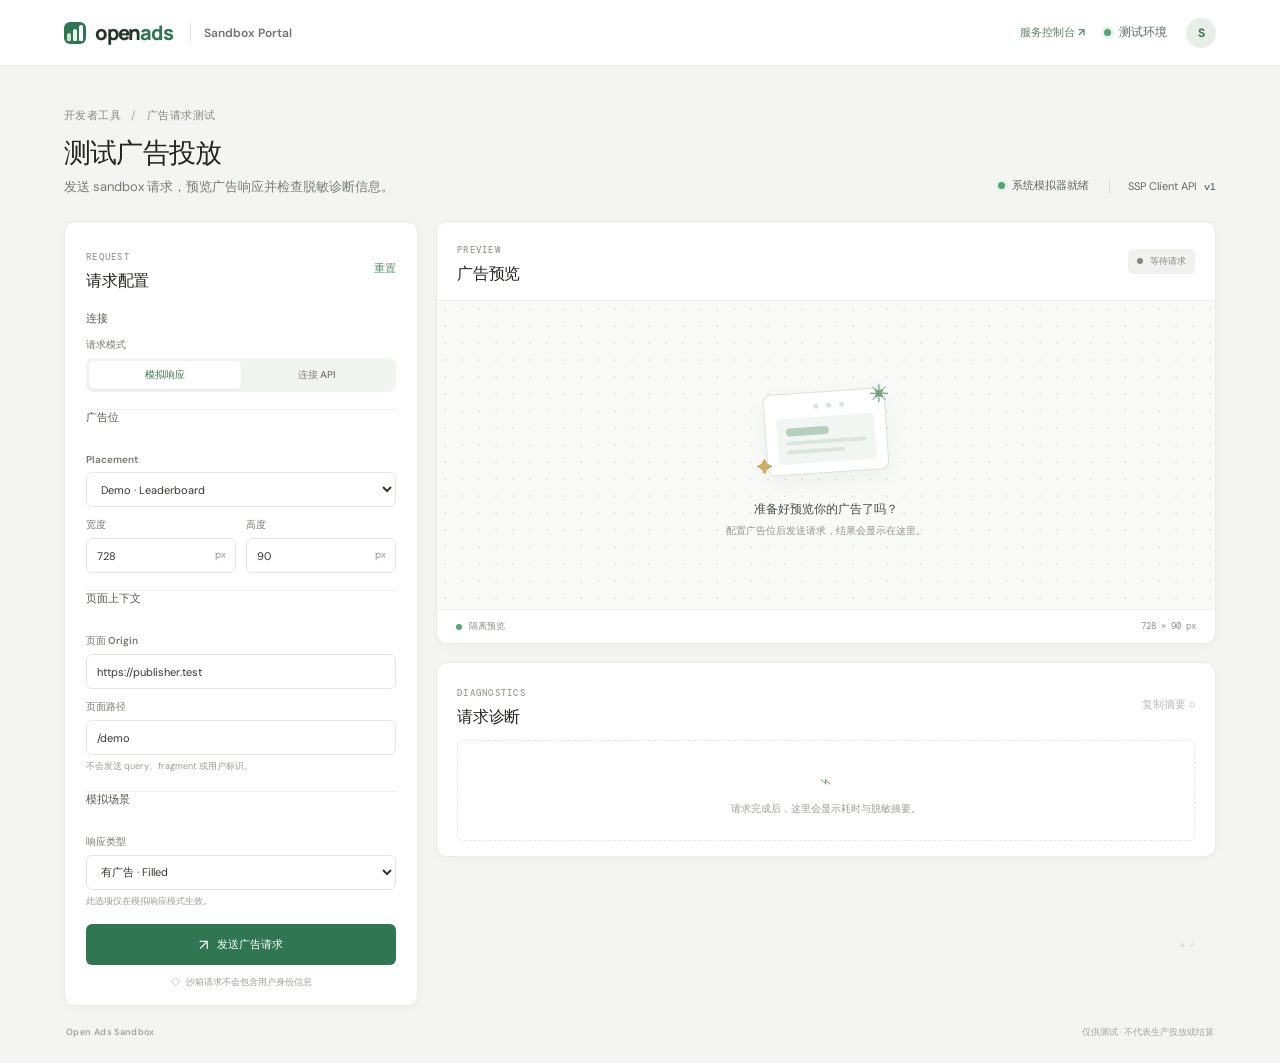
==== console/web/index.html @ af7d7cde "feat(console): split the sandbox UI into its own console service - Move the prototype UI from docs/p" ====
<!doctype html>
<html lang="zh-CN">
  <head>
    <meta charset="utf-8">
    <meta name="viewport" content="width=device-width, initial-scale=1">
    <meta name="color-scheme" content="light">
    <title>Open Ads · Sandbox Portal</title>
    <link rel="stylesheet" href="./styles.css">
    <script type="module" src="./app.js"></script>
  </head>
  <body data-service="ssp">
    <header class="topbar">
      <a class="brand" href="#" aria-label="Open Ads Sandbox Portal 首页">
        <span class="brand-mark" aria-hidden="true"><span></span><span></span><span></span></span>
        <span>open<span class="brand-accent">ads</span></span>
        <span class="brand-divider"></span>
        <span class="brand-product">Sandbox Portal</span>
      </a>
      <div class="topbar-right">
        <a class="prototype-link" href="./ssp.html">服务控制台 <span aria-hidden="true">↗</span></a>
        <span class="environment"><span class="status-dot"></span>测试环境</span>
        <span class="avatar" aria-label="开发者">S</span>
      </div>
    </header>

    <main>
      <section class="page-heading">
        <div>
          <div class="eyebrow">开发者工具 <span>/</span> 广告请求测试</div>
          <h1>测试广告投放</h1>
          <p>发送 sandbox 请求，预览广告响应并检查脱敏诊断信息。</p>
        </div>
        <div class="heading-meta">
          <span class="live-indicator"><span></span>系统模拟器就绪</span>
          <span class="api-version">SSP Client API <b>v1</b></span>
        </div>
      </section>

      <div class="workspace">
        <aside class="panel request-panel">
          <div class="panel-heading">
            <div>
              <span class="step-label">REQUEST</span>
              <h2>请求配置</h2>
            </div>
            <button class="text-button" id="reset-button" type="button">重置</button>
          </div>

          <form id="request-form">
            <fieldset>
              <legend>连接</legend>
              <label class="field-label" for="mode">请求模式</label>
              <div class="segmented" role="group" aria-label="请求模式">
                <button type="button" class="segment selected" data-mode="simulate" aria-pressed="true">模拟响应</button>
                <button type="button" class="segment" data-mode="live" aria-pressed="false">连接 API</button>
              </div>
              <div id="endpoint-field" class="field hidden">
                <label class="field-label" for="endpoint">SSP Sandbox 地址</label>
                <input id="endpoint" name="endpoint" type="url" inputmode="url" placeholder="https://ssp.test.example" autocomplete="url">
                <span class="field-hint">请求将发送至 <code>/sdk/v1/ad-requests</code></span>
              </div>
            </fieldset>

            <fieldset>
              <legend>广告位</legend>
              <div class="field">
                <label class="field-label" for="placement">Placement</label>
                <select id="placement" name="placement">
                  <option value="plc_demo_leaderboard" data-width="728" data-height="90" data-slot="leaderboard">Demo · Leaderboard</option>
                  <option value="plc_demo_rectangle" data-width="300" data-height="250" data-slot="content-rectangle">Demo · Content Rectangle</option>
                  <option value="plc_demo_mobile" data-width="320" data-height="50" data-slot="mobile-banner">Demo · Mobile Banner</option>
                </select>
              </div>
              <div class="field-row">
                <div class="field">
                  <label class="field-label" for="width">宽度</label>
                  <div class="input-suffix"><input id="width" name="width" type="number" min="1" max="10000" value="728" required><span>px</span></div>
                </div>
                <div class="field">
                  <label class="field-label" for="height">高度</label>
                  <div class="input-suffix"><input id="height" name="height" type="number" min="1" max="10000" value="90" required><span>px</span></div>
                </div>
              </div>
            </fieldset>

            <fieldset>
              <legend>页面上下文</legend>
              <div class="field">
                <label class="field-label" for="origin">页面 Origin</label>
                <input id="origin" name="origin" type="url" value="https://publisher.test" required>
              </div>
              <div class="field">
                <label class="field-label" for="path">页面路径</label>
                <input id="path" name="path" type="text" value="/demo" maxlength="1024" required>
                <span class="field-hint">不会发送 query、fragment 或用户标识。</span>
              </div>
            </fieldset>

            <fieldset class="scenario-fieldset">
              <legend>模拟场景</legend>
              <label class="field-label" for="scenario">响应类型</label>
              <select id="scenario" name="scenario">
                <option value="filled">有广告 · Filled</option>
                <option value="no_fill">无广告 · No fill</option>
                <option value="error">服务错误 · Error</option>
              </select>
              <span class="field-hint">此选项仅在模拟响应模式生效。</span>
            </fieldset>

            <button class="primary-button" id="send-button" type="submit">
              <span class="send-icon" aria-hidden="true">↗</span>
              <span>发送广告请求</span>
              <span class="button-shortcut">⌘ ↵</span>
            </button>
            <p class="privacy-note"><span aria-hidden="true">◇</span> 沙箱请求不会包含用户身份信息</p>
          </form>
        </aside>

        <section class="results-column" aria-label="请求结果">
          <section class="panel preview-panel">
            <div class="panel-heading preview-heading">
              <div>
                <span class="step-label">PREVIEW</span>
                <h2>广告预览</h2>
              </div>
              <span class="result-badge idle" id="result-badge"><span></span>等待请求</span>
            </div>
            <div class="preview-stage" id="preview-stage" aria-live="polite">
              <div class="empty-state" id="empty-state">
                <div class="empty-illustration" aria-hidden="true">
                  <div class="empty-window"><span></span><span></span><span></span><div class="empty-ad"><i></i><i></i><i></i></div></div>
                  <span class="empty-spark spark-one">✳</span>
                  <span class="empty-spark spark-two">✦</span>
                </div>
                <strong>准备好预览你的广告了吗？</strong>
                <span>配置广告位后发送请求，结果会显示在这里。</span>
              </div>
              <div class="loading-state hidden" id="loading-state">
                <span class="loader"></span>
                <strong>正在请求广告…</strong>
                <span>等待 SSP Sandbox 响应</span>
              </div>
              <div class="ad-preview hidden" id="ad-preview">
                <div class="ad-frame" id="ad-frame">
                  <div class="ad-demo-copy">
                    <span class="ad-kicker">MAKE ROOM FOR</span>
                    <strong>GOOD<br>IDEAS.</strong>
                    <span class="ad-cta">探索新灵感 <span>↗</span></span>
                  </div>
                  <div class="ad-demo-shape shape-back"></div>
                  <div class="ad-demo-shape shape-front"></div>
                  <span class="ad-label">广告</span>
                </div>
                <div class="preview-caption"><span class="status-dot"></span><span id="preview-caption-text">Sandbox creative · 静态预览</span><button type="button" class="text-button" id="open-render-button">在隔离框架中打开</button></div>
                <iframe class="render-frame hidden" id="render-frame" title="Sandbox 广告渲染预览" sandbox="allow-scripts" referrerpolicy="no-referrer"></iframe>
              </div>
              <div class="no-fill-state hidden" id="no-fill-state">
                <div class="no-fill-icon" aria-hidden="true">∅</div>
                <strong>当前没有匹配的广告</strong>
                <span>这是一次正常的 no-fill 响应，不是请求错误。</span>
                <button type="button" class="secondary-button" id="retry-button">再次请求 <span>↗</span></button>
              </div>
              <div class="error-state hidden" id="error-state">
                <div class="error-icon" aria-hidden="true">!</div>
                <strong id="error-title">请求未能完成</strong>
                <span id="error-message">请检查配置后重试。</span>
                <button type="button" class="secondary-button" id="error-retry-button">重试 <span>↗</span></button>
              </div>
            </div>
            <div class="preview-footer">
              <span><span class="status-dot"></span>隔离预览</span>
              <span id="size-label">728 × 90 px</span>
            </div>
          </section>

          <section class="panel diagnostics-panel">
            <div class="panel-heading diagnostics-heading">
              <div>
                <span class="step-label">DIAGNOSTICS</span>
                <h2>请求诊断</h2>
              </div>
              <button class="text-button" id="copy-button" type="button" disabled>复制摘要 <span aria-hidden="true">▢</span></button>
            </div>
            <div class="diagnostics-empty" id="diagnostics-empty">
              <span class="diagnostics-empty-icon" aria-hidden="true">⌁</span>
              <span>请求完成后，这里会显示耗时与脱敏摘要。</span>
            </div>
            <div class="diagnostics-content hidden" id="diagnostics-content">
              <div class="summary-grid">
                <div class="summary-item"><span>请求 ID</span><code id="request-id">—</code><button class="copy-id" id="copy-id-button" type="button" aria-label="复制请求 ID">▢</button></div>
                <div class="summary-item"><span>拍卖结果</span><strong id="outcome-value">—</strong></div>
                <div class="summary-item"><span>总耗时</span><strong id="duration-value">—</strong></div>
                <div class="summary-item"><span>HTTP 状态</span><strong id="http-value">—</strong></div>
              </div>
              <div class="timeline-title"><span>请求阶段</span><span>耗时</span></div>
              <ol class="timeline" id="timeline"></ol>
              <details class="response-details">
                <summary>安全响应摘要 <span>不包含 token、身份或完整 OpenRTB</span></summary>
                <pre id="response-summary"></pre>
              </details>
              <div class="diagnostic-footnote"><span aria-hidden="true">ⓘ</span>敏感 token、用户身份与完整竞价请求不会显示在此处。</div>
            </div>
          </section>
        </section>
      </div>
      <footer class="page-footer"><span>Open Ads Sandbox</span><span>仅供测试 · 不代表生产投放或结算</span></footer>
      <div class="toast hidden" id="toast" role="status" aria-live="polite"></div>
    </main>
  </body>
</html>
---- console/web/styles.css ----
@import url("https://fonts.googleapis.com/css2?family=DM+Mono:wght@400;500&family=DM+Sans:wght@400;500;600;700&family=Manrope:wght@400;500;600;700;800&display=swap");

:root {
  font-family: "DM Sans", "PingFang SC", "Microsoft YaHei", sans-serif;
  color: #242521;
  background: #f4f5f2;
  font-synthesis: none;
  text-rendering: optimizeLegibility;
  --ink: #242521;
  --muted: #7c8078;
  --line: #e7e9e4;
  --green: #317653;
  --green-dark: #286646;
  --green-soft: #eaf3ed;
  --panel: #fff;
  --mono: "DM Mono", "SFMono-Regular", Consolas, monospace;
}

* { box-sizing: border-box; }

body { margin: 0; min-width: 360px; }

button, input, select { font: inherit; }
button { color: inherit; }
button:focus-visible, input:focus-visible, select:focus-visible, a:focus-visible { outline: 3px solid #91c8a7; outline-offset: 2px; }

.topbar {
  height: 66px;
  padding: 0 clamp(20px, 5vw, 76px);
  display: flex;
  align-items: center;
  justify-content: space-between;
  background: #fff;
  border-bottom: 1px solid #eceeea;
}

.brand { display: inline-flex; align-items: center; gap: 9px; color: #26352b; text-decoration: none; font: 800 20px "Manrope", sans-serif; letter-spacing: -1.2px; }
.brand-mark { width: 22px; height: 22px; display: inline-flex; align-items: end; gap: 2px; padding: 3px; border-radius: 6px; background: var(--green); }
.brand-mark span { flex: 1; background: #fff; border-radius: 2px 2px 1px 1px; }
.brand-mark span:nth-child(1) { height: 45%; opacity: .76; }
.brand-mark span:nth-child(2) { height: 72%; opacity: .9; }
.brand-mark span:nth-child(3) { height: 100%; }
.brand-accent { color: var(--green); }
.brand-divider { width: 1px; height: 19px; margin: 0 4px 0 8px; background: #e5e8e2; }
.brand-product { color: #70746e; font: 600 12px "DM Sans", sans-serif; letter-spacing: 0; }
.topbar-right { display: flex; align-items: center; gap: 19px; }
.prototype-link { color: #548064; text-decoration: none; font-size: 11px; font-weight: 600; }
.prototype-link:hover { color: #286646; }
.environment { display: flex; gap: 8px; align-items: center; color: #5d675e; font-size: 12px; font-weight: 600; }
.status-dot { width: 7px; height: 7px; border-radius: 50%; background: #53a574; display: inline-block; box-shadow: 0 0 0 3px #e9f4ed; }
.avatar { display: grid; place-items: center; width: 30px; height: 30px; border-radius: 50%; background: #e7eee8; color: #3d7353; font-size: 12px; font-weight: 700; }

main { max-width: 1440px; margin: 0 auto; padding: 42px clamp(20px, 5vw, 76px) 24px; }
.page-heading { display: flex; align-items: end; justify-content: space-between; margin-bottom: 25px; }
.eyebrow { color: #858981; font-size: 11px; font-weight: 600; letter-spacing: .035em; }
.eyebrow span { padding: 0 7px; color: #b6bab3; }
h1, h2, p { margin: 0; }
h1 { margin-top: 10px; font: 700 27px "Manrope", "PingFang SC", sans-serif; letter-spacing: -.8px; }
.page-heading p { margin-top: 7px; color: #777b73; font-size: 13px; }
.heading-meta { display: flex; align-items: center; gap: 20px; padding-bottom: 3px; }
.live-indicator, .api-version { color: #62675f; font-size: 11px; }
.live-indicator { display: flex; align-items: center; gap: 7px; }
.live-indicator span { width: 7px; height: 7px; border-radius: 50%; background: #4ca771; box-shadow: 0 0 0 3px #e5f3e9; }
.api-version { padding-left: 18px; border-left: 1px solid #dedfdc; }
.api-version b { margin-left: 4px; color: #53755f; font-family: var(--mono); font-size: 10px; }

.workspace { display: grid; grid-template-columns: minmax(290px, 354px) minmax(0, 1fr); align-items: start; gap: 18px; }
.panel { background: var(--panel); border: 1px solid #e9ebe7; border-radius: 11px; box-shadow: 0 2px 8px #26301d08; }
.request-panel { padding: 22px 21px 16px; }
.panel-heading { display: flex; align-items: center; justify-content: space-between; }
.step-label { color: #9a9e96; font: 500 9px var(--mono); letter-spacing: .14em; }
h2 { margin-top: 4px; font: 700 16px "Manrope", "PingFang SC", sans-serif; letter-spacing: -.25px; }
.text-button { border: 0; padding: 4px 0; color: #5c8a6b; background: none; font-size: 11px; font-weight: 600; cursor: pointer; }
.text-button:hover { color: #276241; }
.text-button:disabled { color: #b8bdb7; cursor: not-allowed; }

form { margin-top: 19px; }
fieldset { min-width: 0; margin: 0; padding: 0 0 17px; border: 0; border-bottom: 1px solid #eff0ed; }
fieldset + fieldset { padding-top: 16px; }
legend { margin-bottom: 12px; padding: 0; color: #545950; font-size: 11px; font-weight: 700; }
.field { min-width: 0; }
.field + .field { margin-top: 11px; }
.field-label { display: block; margin-bottom: 6px; color: #747970; font-size: 10px; font-weight: 600; }
input, select { width: 100%; height: 35px; border: 1px solid #e5e8e2; border-radius: 6px; padding: 0 10px; color: #343831; background: #fff; font-size: 11px; }
input::placeholder { color: #b7bbb4; }
input:hover, select:hover { border-color: #cbd4cc; }
input[type="number"] { font-variant-numeric: tabular-nums; }
.field-row { display: grid; grid-template-columns: 1fr 1fr; gap: 10px; margin-top: 11px; }
.field-row .field + .field { margin-top: 0; }
.input-suffix { position: relative; }
.input-suffix input { padding-right: 32px; }
.input-suffix > span { position: absolute; top: 10px; right: 10px; color: #9a9e96; font-size: 10px; }
.field-hint { display: block; margin-top: 5px; color: #999d95; font-size: 9px; line-height: 1.5; }
.field-hint code { color: #647469; font: 9px var(--mono); }
.segmented { display: grid; grid-template-columns: 1fr 1fr; padding: 3px; border-radius: 7px; background: #f2f4f1; }
.segment { height: 28px; border: 0; border-radius: 5px; color: #80857d; background: transparent; font-size: 10px; font-weight: 600; cursor: pointer; }
.segment.selected { color: #36734e; background: #fff; box-shadow: 0 1px 3px #1c241712; }
.scenario-fieldset { border-bottom: 0; padding-bottom: 16px; }
.primary-button { width: 100%; height: 41px; display: flex; align-items: center; justify-content: center; gap: 9px; border: 0; border-radius: 6px; color: #fff; background: var(--green); font-size: 11px; font-weight: 700; cursor: pointer; transition: background .15s, transform .15s; }
.primary-button:hover { background: var(--green-dark); }
.primary-button:active { transform: translateY(1px); }
.primary-button:disabled { background: #9db7a5; cursor: wait; }
.send-icon { font-size: 15px; font-weight: 400; }
.button-shortcut { position: absolute; right: calc(clamp(20px, 5vw, 76px) + 21px); color: #c4d8ca; font: 9px var(--mono); }
.privacy-note { display: flex; justify-content: center; gap: 6px; margin-top: 11px; color: #9a9f97; font-size: 9px; }
.privacy-note span { color: #73957c; }
.hidden { display: none !important; }

.results-column { display: grid; gap: 18px; min-width: 0; }
.preview-panel { overflow: hidden; }
.preview-heading { min-height: 71px; padding: 15px 20px; }
.result-badge { display: inline-flex; align-items: center; gap: 7px; padding: 6px 9px; border-radius: 5px; font-size: 9px; font-weight: 700; }
.result-badge > span { width: 6px; height: 6px; border-radius: 50%; background: currentColor; }
.result-badge.idle { color: #83877f; background: #f1f2ef; }
.result-badge.loading { color: #8a773c; background: #faf5e5; }
.result-badge.filled { color: #33744f; background: #eaf4ed; }
.result-badge.no-fill { color: #777964; background: #f3f2e9; }
.result-badge.error { color: #ad5e50; background: #fbefec; }
.preview-stage { min-height: 310px; display: grid; place-items: center; position: relative; overflow: hidden; background-color: #f9faf8; background-image: radial-gradient(#dfe4dc 1px, transparent 1px); background-size: 17px 17px; border-top: 1px solid #f0f1ee; border-bottom: 1px solid #f0f1ee; }
.empty-state, .loading-state, .no-fill-state, .error-state { display: flex; flex-direction: column; align-items: center; text-align: center; }
.empty-state { padding: 22px; }
.empty-illustration { position: relative; width: 142px; height: 118px; display: grid; place-items: center; margin-bottom: 10px; }
.empty-window { position: relative; width: 122px; height: 82px; border: 1px solid #dce3dc; border-radius: 8px; background: #fff; box-shadow: 0 7px 20px #2736220d; transform: rotate(-4deg); }
.empty-window > span { display: inline-block; width: 5px; height: 5px; margin: 8px 0 0 8px; border-radius: 50%; background: #d9e4da; }
.empty-ad { position: absolute; inset: 24px 11px 10px; display: grid; align-content: center; gap: 5px; padding: 9px; border-radius: 4px; background: #f2f6f2; }
.empty-ad i { height: 4px; border-radius: 4px; background: #dae6dc; }
.empty-ad i:first-child { width: 54%; height: 8px; background: #b7d0bd; }
.empty-ad i:last-child { width: 72%; }
.empty-spark { position: absolute; color: #6fa17d; }
.spark-one { top: 9px; right: 8px; font-size: 19px; }
.spark-two { left: 2px; bottom: 13px; color: #d1ad63; font-size: 16px; }
.empty-state strong, .loading-state strong, .no-fill-state strong, .error-state strong { color: #454a43; font-size: 12px; }
.empty-state > span:last-child, .loading-state > span:last-child, .no-fill-state > span, .error-state > span { margin-top: 6px; color: #90958d; font-size: 10px; }
.loading-state { gap: 8px; }
.loading-state > span:last-child { margin-top: 0; }
.loader { width: 25px; height: 25px; margin-bottom: 5px; border: 2px solid #dbe8de; border-top-color: var(--green); border-radius: 50%; animation: spin .8s linear infinite; }
@keyframes spin { to { transform: rotate(360deg); } }
.ad-preview { width: 100%; padding: 34px 20px 21px; display: flex; flex-direction: column; align-items: center; }
.ad-frame { position: relative; width: min(100%, 728px); aspect-ratio: 728 / 90; min-height: 90px; overflow: hidden; display: flex; align-items: center; padding-left: 7.5%; border: 1px solid #dbe2dc; border-radius: 3px; background: linear-gradient(109deg, #f0f5ef 0%, #f8f6e9 53%, #e2eee3 100%); box-shadow: 0 10px 25px #3c49320e; }
.ad-demo-copy { position: relative; z-index: 2; display: flex; flex-direction: column; align-items: flex-start; }
.ad-kicker { color: #65786a; font: 500 clamp(5px, .67vw, 8px) var(--mono); letter-spacing: .18em; }
.ad-demo-copy strong { margin-top: 3px; color: #2b4534; font: 800 clamp(13px, 2.25vw, 27px)/.94 "Manrope", sans-serif; letter-spacing: -.06em; }
.ad-cta { display: inline-flex; align-items: center; gap: 7px; margin-top: 6px; padding: 3px 8px; border-radius: 3px; color: #fff; background: #3f7650; font-size: clamp(6px, .7vw, 8px); }
.ad-cta span { font-size: 10px; }
.ad-demo-shape { position: absolute; top: -39%; height: 180%; aspect-ratio: 1; border-radius: 50%; }
.shape-back { right: 10%; background: #c4d8c6; opacity: .75; }
.shape-front { right: 14%; width: 18%; height: 145%; top: -23%; background: linear-gradient(145deg, #e4d9ae, #c5d8c5 65%); box-shadow: inset -14px -7px 18px #88a98a2e; }
.ad-label { position: absolute; right: 7px; bottom: 6px; padding: 2px 4px; border-radius: 2px; color: #718174; background: #ffffffa8; font-size: 7px; }
.preview-caption { width: min(100%, 728px); display: flex; align-items: center; gap: 7px; margin-top: 13px; color: #838980; font-size: 9px; }
.preview-caption .status-dot { width: 6px; height: 6px; box-shadow: none; }
.preview-caption .text-button { margin-left: auto; font-size: 9px; }
.render-frame { width: min(100%, 728px); height: 150px; margin-top: 12px; border: 1px solid #e1e5df; border-radius: 4px; background: #fff; }
.no-fill-state, .error-state { padding: 31px 15px; }
.no-fill-icon, .error-icon { width: 38px; height: 38px; display: grid; place-items: center; margin-bottom: 12px; border-radius: 50%; color: #8e906e; background: #f0f0e5; font-size: 20px; }
.error-icon { color: #ac6254; background: #faeeeb; font-weight: 700; }
.secondary-button { margin-top: 17px; padding: 8px 12px; border: 1px solid #dce7de; border-radius: 5px; color: #477657; background: #fff; font-size: 10px; font-weight: 600; cursor: pointer; }
.secondary-button:hover { background: #f3f8f4; }
.secondary-button span { margin-left: 7px; }
.preview-footer { display: flex; justify-content: space-between; padding: 10px 19px; color: #8d928a; font: 9px var(--mono); }
.preview-footer > span:first-child { display: flex; align-items: center; gap: 7px; font: 9px "DM Sans", sans-serif; }
.preview-footer .status-dot { width: 6px; height: 6px; box-shadow: none; }

.diagnostics-panel { padding: 17px 20px 15px; }
.diagnostics-heading { margin-bottom: 12px; }
.diagnostics-empty { min-height: 101px; display: flex; flex-direction: column; align-items: center; justify-content: center; gap: 8px; border: 1px dashed #e6e9e3; border-radius: 6px; color: #999e96; font-size: 10px; }
.diagnostics-empty-icon { color: #86a38b; font-size: 21px; }
.summary-grid { display: grid; grid-template-columns: 1.4fr 1fr 1fr .8fr; border: 1px solid #edf0eb; border-radius: 6px; }
.summary-item { position: relative; min-width: 0; display: flex; flex-direction: column; gap: 7px; padding: 10px 12px; }
.summary-item + .summary-item { border-left: 1px solid #edf0eb; }
.summary-item > span { color: #989d94; font-size: 9px; }
.summary-item > strong { color: #424840; font: 600 11px var(--mono); }
.summary-item > strong.success { color: #367751; }
.summary-item > strong.warning { color: #927b3a; }
.summary-item > strong.failure { color: #a95748; }
.summary-item code { overflow: hidden; padding-right: 17px; color: #647069; font: 9px var(--mono); text-overflow: ellipsis; white-space: nowrap; }
.copy-id { position: absolute; top: 29px; right: 9px; border: 0; color: #a0a69e; background: none; font-size: 11px; cursor: pointer; }
.timeline-title { display: flex; justify-content: space-between; margin-top: 16px; padding: 0 2px 7px; color: #979c94; font-size: 9px; }
.timeline { list-style: none; margin: 0; padding: 0; }
.timeline li { min-height: 28px; display: grid; grid-template-columns: minmax(0, 1fr) 64px; align-items: center; gap: 10px; border-top: 1px solid #f1f2ef; color: #686e65; font-size: 10px; }
.timeline li > span:first-child { display: flex; align-items: center; gap: 8px; }
.timeline li > span:first-child::before { width: 6px; height: 6px; border: 1px solid #86a78e; border-radius: 50%; content: ""; }
.timeline li > code { color: #7f877e; font: 9px var(--mono); text-align: right; }
.response-details { margin-top: 10px; border-top: 1px solid #eff1ed; }
.response-details summary { padding: 10px 0 4px; color: #647069; font-size: 10px; font-weight: 600; cursor: pointer; }
.response-details summary span { margin-left: 7px; color: #a0a59e; font-size: 9px; font-weight: 400; }
.response-details pre { max-height: 180px; overflow: auto; margin: 7px 0 0; padding: 10px; border: 1px solid #edf0eb; border-radius: 5px; color: #59705f; background: #f8faf7; font: 9px/1.6 var(--mono); white-space: pre-wrap; overflow-wrap: anywhere; }
.diagnostic-footnote { margin-top: 11px; padding: 8px 9px; border-radius: 4px; color: #7d8378; background: #f7f8f5; font-size: 9px; }
.diagnostic-footnote span { margin-right: 6px; color: #889e86; }
.page-footer { display: flex; justify-content: space-between; padding: 20px 2px 0; color: #a0a49d; font-size: 9px; }
.page-footer span:first-child { font-weight: 600; letter-spacing: .04em; }
.toast { position: fixed; right: 24px; bottom: 22px; z-index: 10; padding: 10px 14px; border-radius: 6px; color: #fff; background: #303b32; box-shadow: 0 5px 18px #151b1526; font-size: 11px; }

@media (max-width: 900px) {
  main { padding-top: 30px; }
  .workspace { grid-template-columns: minmax(255px, 310px) minmax(0, 1fr); gap: 12px; }
  .request-panel { padding: 18px 15px 14px; }
  .summary-grid { grid-template-columns: 1fr 1fr; }
  .summary-item:nth-child(3) { border-left: 0; border-top: 1px solid #edf0eb; }
  .summary-item:nth-child(4) { border-top: 1px solid #edf0eb; }
}

@media (max-width: 680px) {
  .topbar { height: 58px; padding: 0 16px; }
  .brand-product, .brand-divider { display: none; }
  .topbar-right { gap: 11px; }
  main { padding: 26px 14px 20px; }
  .page-heading { align-items: flex-start; gap: 10px; }
  .page-heading h1 { font-size: 23px; }
  .page-heading p { max-width: 310px; font-size: 11px; line-height: 1.6; }
  .heading-meta { display: none; }
  .workspace { display: flex; flex-direction: column; }
  .request-panel, .results-column { width: 100%; }
  .request-panel { order: 1; }
  .results-column { order: 2; gap: 12px; }
  .preview-stage { min-height: 260px; }
  .ad-preview { padding: 30px 12px 18px; }
  .ad-frame { min-height: 90px; }
  .summary-grid { grid-template-columns: 1fr 1fr; }
  .page-footer { gap: 10px; font-size: 8px; }
}

@media (prefers-reduced-motion: reduce) {
  *, *::before, *::after { scroll-behavior: auto !important; animation-duration: .01ms !important; animation-iteration-count: 1 !important; transition-duration: .01ms !important; }
}
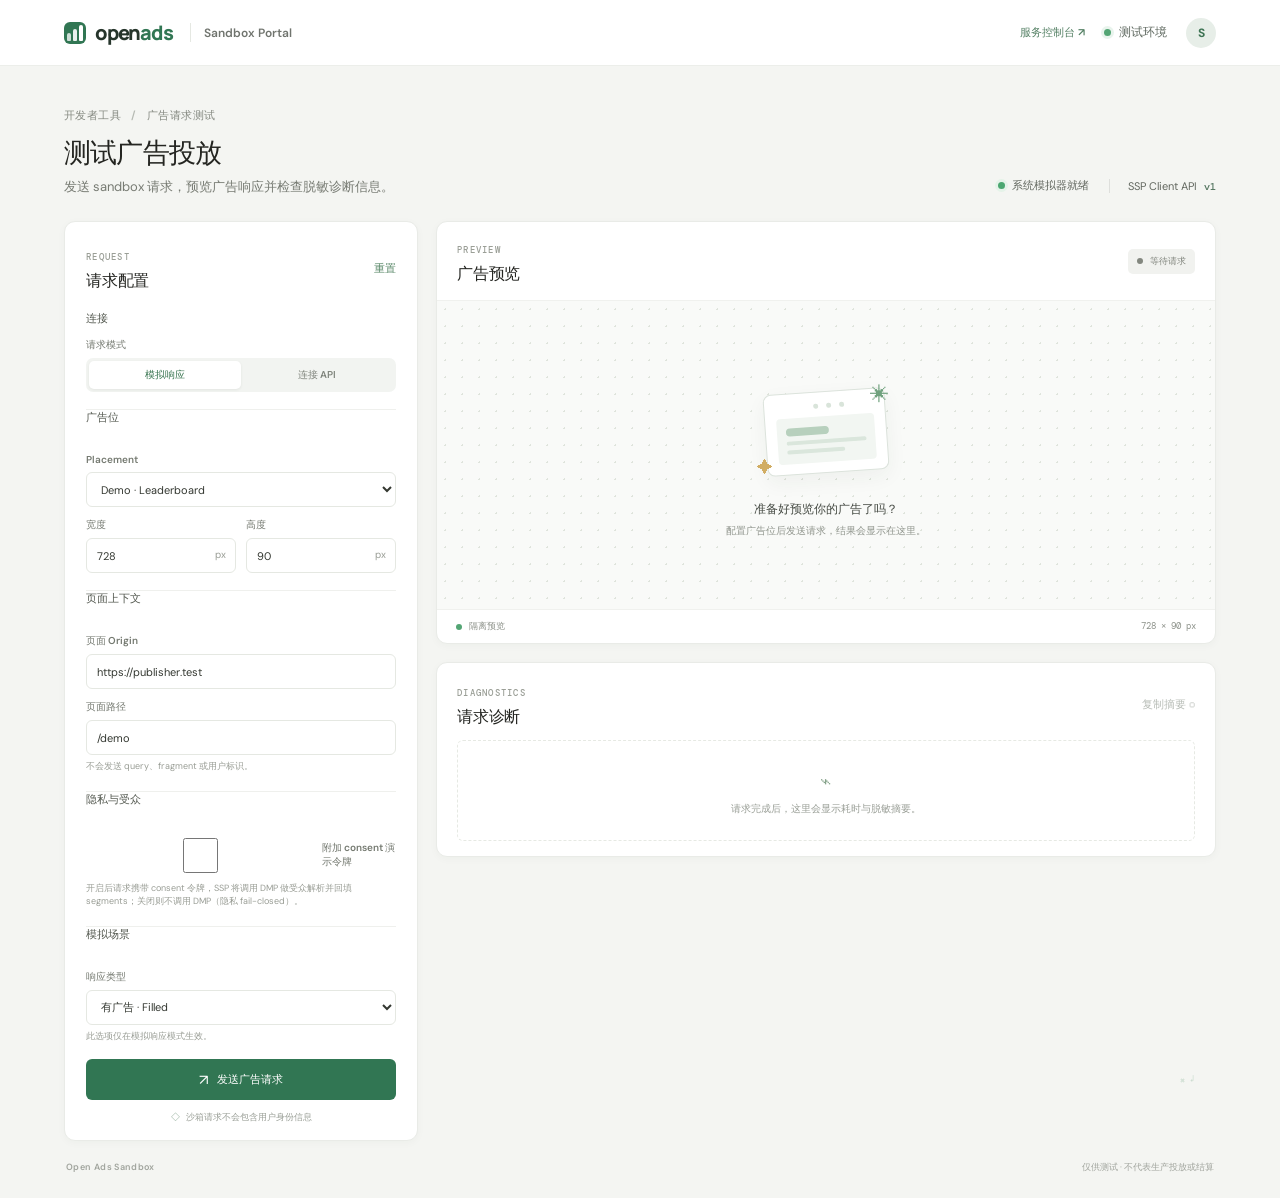
==== commit f66696f0: "feat(dmp): consent-gated audience resolution, visible end to end The console UI always sent consent." ====
--- a/console/web/index.html
+++ b/console/web/index.html
@@ -96,6 +96,17 @@
               </div>
             </fieldset>
 
+            <fieldset>
+              <legend>隐私与受众</legend>
+              <div class="field">
+                <label class="field-label" style="display:flex;align-items:center;gap:8px">
+                  <input id="consent" name="consent" type="checkbox">
+                  <span>附加 consent 演示令牌</span>
+                </label>
+                <span class="field-hint">开启后请求携带 consent 令牌，SSP 将调用 DMP 做受众解析并回填 segments；关闭则不调用 DMP（隐私 fail-closed）。</span>
+              </div>
+            </fieldset>
+
             <fieldset class="scenario-fieldset">
               <legend>模拟场景</legend>
               <label class="field-label" for="scenario">响应类型</label>
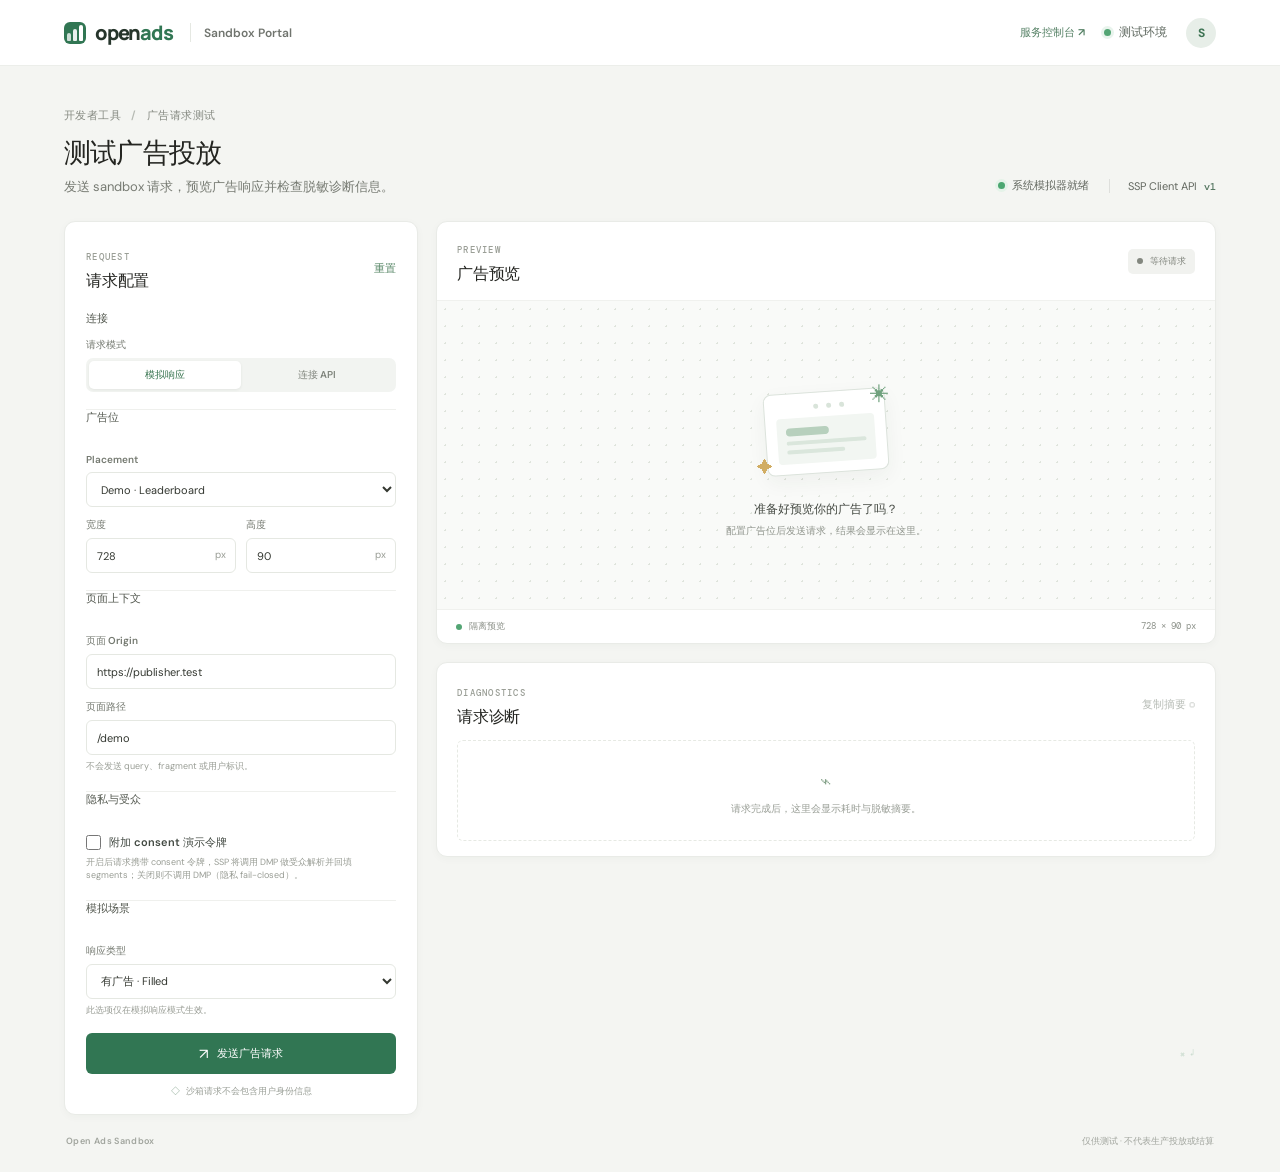
==== commit 2cc97e31: "fix(console): normal-sized consent checkbox scoped against the global input sizing" ====
--- a/console/web/index.html
+++ b/console/web/index.html
@@ -99,7 +99,7 @@
             <fieldset>
               <legend>隐私与受众</legend>
               <div class="field">
-                <label class="field-label" style="display:flex;align-items:center;gap:8px">
+                <label class="checkbox-field">
                   <input id="consent" name="consent" type="checkbox">
                   <span>附加 consent 演示令牌</span>
                 </label>
--- a/console/web/styles.css
+++ b/console/web/styles.css
@@ -85,6 +85,9 @@
 input::placeholder { color: #b7bbb4; }
 input:hover, select:hover { border-color: #cbd4cc; }
 input[type="number"] { font-variant-numeric: tabular-nums; }
+input[type="checkbox"] { width: 15px; height: 15px; min-height: 0; padding: 0; margin: 0; border: 1px solid #cbd4cc; border-radius: 4px; accent-color: var(--green); cursor: pointer; }
+input[type="checkbox"]:hover { border-color: var(--green); }
+.checkbox-field { display: flex; align-items: center; gap: 8px; margin-bottom: 6px; color: #434a43; font-size: 11px; font-weight: 600; cursor: pointer; }
 .field-row { display: grid; grid-template-columns: 1fr 1fr; gap: 10px; margin-top: 11px; }
 .field-row .field + .field { margin-top: 0; }
 .input-suffix { position: relative; }
